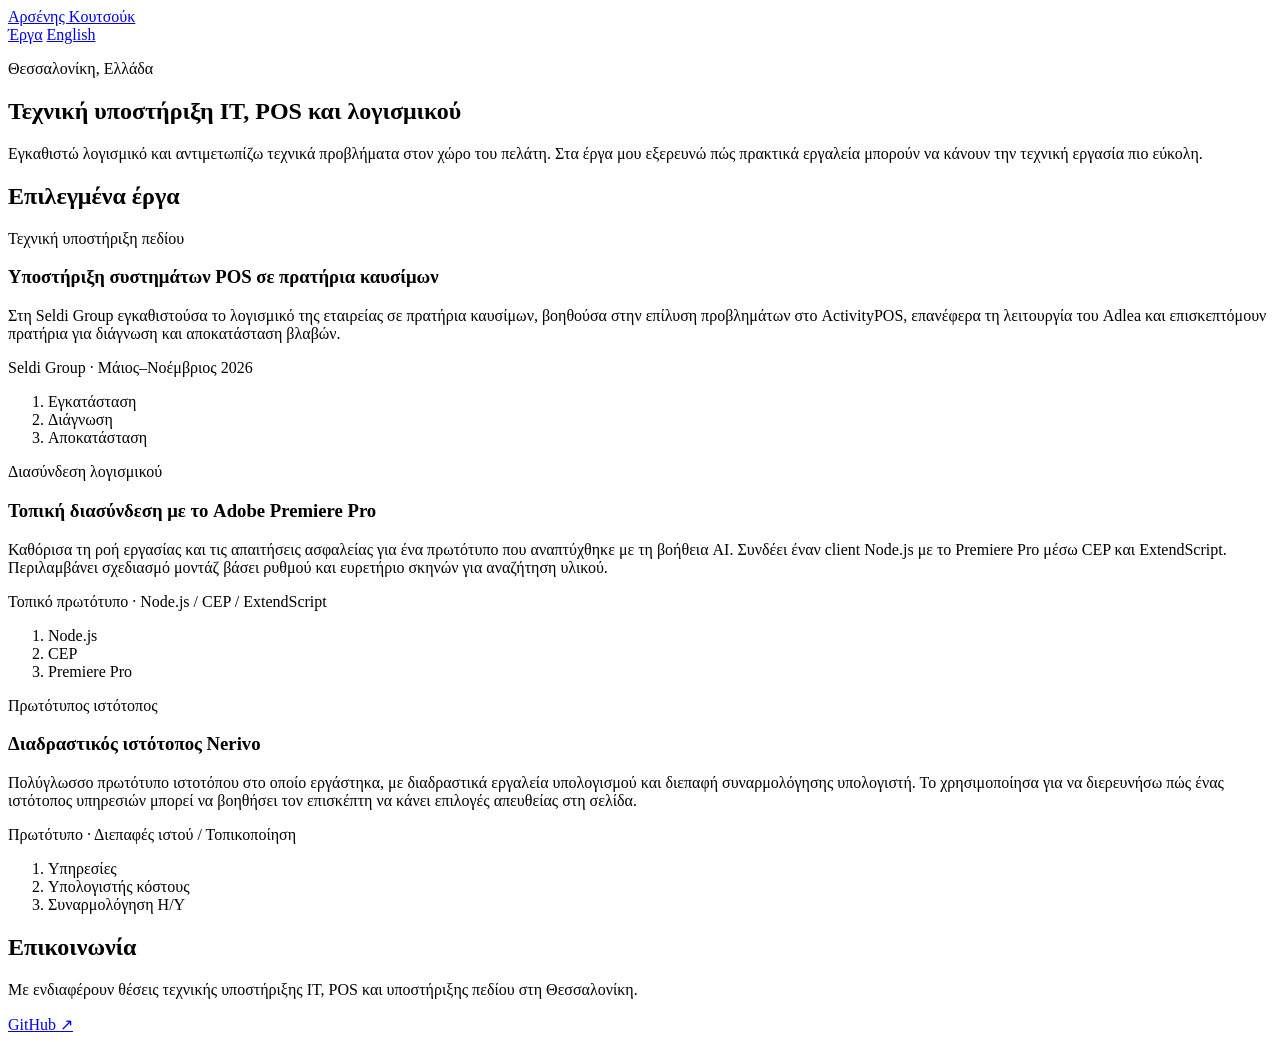
==== el.html @ 2dcf9d02 "Add portfolio el.html" ====
<!doctype html>
<html lang="el">
<head>
  <meta charset="utf-8">
  <meta name="viewport" content="width=device-width, initial-scale=1">
  <meta name="description" content="Εγκαθιστώ λογισμικό και αντιμετωπίζω τεχνικά προβλήματα στον χώρο του πελάτη. Στα έργα μου εξερευνώ πώς πρακτικά εργαλεία μπορούν να κάνουν την τεχνική εργασία πιο εύκολη.">
  <title>Αρσένης Κουτσούκ | Τεχνική υποστήριξη IT, POS και λογισμικού</title>
  <link rel="alternate" hreflang="en" href="index.html">
  <link rel="stylesheet" href="style.css">
</head>
<body>
  <header class="top wrap">
    <a class="brand" href="el.html">Αρσένης Κουτσούκ</a>
    <nav aria-label="Έργα">
      <a href="#projects">Έργα</a>
      <a class="language" href="index.html" lang="en" aria-label="Αλλαγή σε αγγλικά">English</a>
    </nav>
  </header>
  <main class="wrap">
    <section class="intro">
      <p class="location">Θεσσαλονίκη, Ελλάδα</p>
      <h1>Τεχνική υποστήριξη IT, POS και λογισμικού</h1>
      <p class="summary">Εγκαθιστώ λογισμικό και αντιμετωπίζω τεχνικά προβλήματα στον χώρο του πελάτη. Στα έργα μου εξερευνώ πώς πρακτικά εργαλεία μπορούν να κάνουν την τεχνική εργασία πιο εύκολη.</p>
    </section>
    <section id="projects">
      <h2>Επιλεγμένα έργα</h2>
      <article class="case case-0">
        <div class="case-copy">
          <p class="category">Τεχνική υποστήριξη πεδίου</p>
          <h3>Υποστήριξη συστημάτων POS σε πρατήρια καυσίμων</h3>
          <p>Στη Seldi Group εγκαθιστούσα το λογισμικό της εταιρείας σε πρατήρια καυσίμων, βοηθούσα στην επίλυση προβλημάτων στο ActivityPOS, επανέφερα τη λειτουργία του Adlea και επισκεπτόμουν πρατήρια για διάγνωση και αποκατάσταση βλαβών.</p>
          <p class="details">Seldi Group · Μάιος–Νοέμβριος 2026</p>
        </div>
        <ol class="workflow" aria-label="Υποστήριξη συστημάτων POS σε πρατήρια καυσίμων">
          <li>Εγκατάσταση</li>
          <li>Διάγνωση</li>
          <li>Αποκατάσταση</li>
        </ol>
      </article>
      <article class="case case-1">
        <div class="case-copy">
          <p class="category">Διασύνδεση λογισμικού</p>
          <h3>Τοπική διασύνδεση με το Adobe Premiere Pro</h3>
          <p>Καθόρισα τη ροή εργασίας και τις απαιτήσεις ασφαλείας για ένα πρωτότυπο που αναπτύχθηκε με τη βοήθεια AI. Συνδέει έναν client Node.js με το Premiere Pro μέσω CEP και ExtendScript. Περιλαμβάνει σχεδιασμό μοντάζ βάσει ρυθμού και ευρετήριο σκηνών για αναζήτηση υλικού.</p>
          <p class="details">Τοπικό πρωτότυπο · Node.js / CEP / ExtendScript</p>
        </div>
        <ol class="workflow" aria-label="Τοπική διασύνδεση με το Adobe Premiere Pro">
          <li>Node.js</li>
          <li>CEP</li>
          <li>Premiere Pro</li>
        </ol>
      </article>
      <article class="case case-2">
        <div class="case-copy">
          <p class="category">Πρωτότυπος ιστότοπος</p>
          <h3>Διαδραστικός ιστότοπος Nerivo</h3>
          <p>Πολύγλωσσο πρωτότυπο ιστοτόπου στο οποίο εργάστηκα, με διαδραστικά εργαλεία υπολογισμού και διεπαφή συναρμολόγησης υπολογιστή. Το χρησιμοποίησα για να διερευνήσω πώς ένας ιστότοπος υπηρεσιών μπορεί να βοηθήσει τον επισκέπτη να κάνει επιλογές απευθείας στη σελίδα.</p>
          <p class="details">Πρωτότυπο · Διεπαφές ιστού / Τοπικοποίηση</p>
        </div>
        <ol class="workflow" aria-label="Διαδραστικός ιστότοπος Nerivo">
          <li>Υπηρεσίες</li>
          <li>Υπολογιστής κόστους</li>
          <li>Συναρμολόγηση Η/Υ</li>
        </ol>
      </article>
    </section>
    <footer class="contact">
      <div><h2>Επικοινωνία</h2><p>Με ενδιαφέρουν θέσεις τεχνικής υποστήριξης IT, POS και υποστήριξης πεδίου στη Θεσσαλονίκη.</p></div>
      <a class="button" href="https://github.com/knutqp">GitHub ↗</a>
    </footer>
  </main>
</body>
</html>
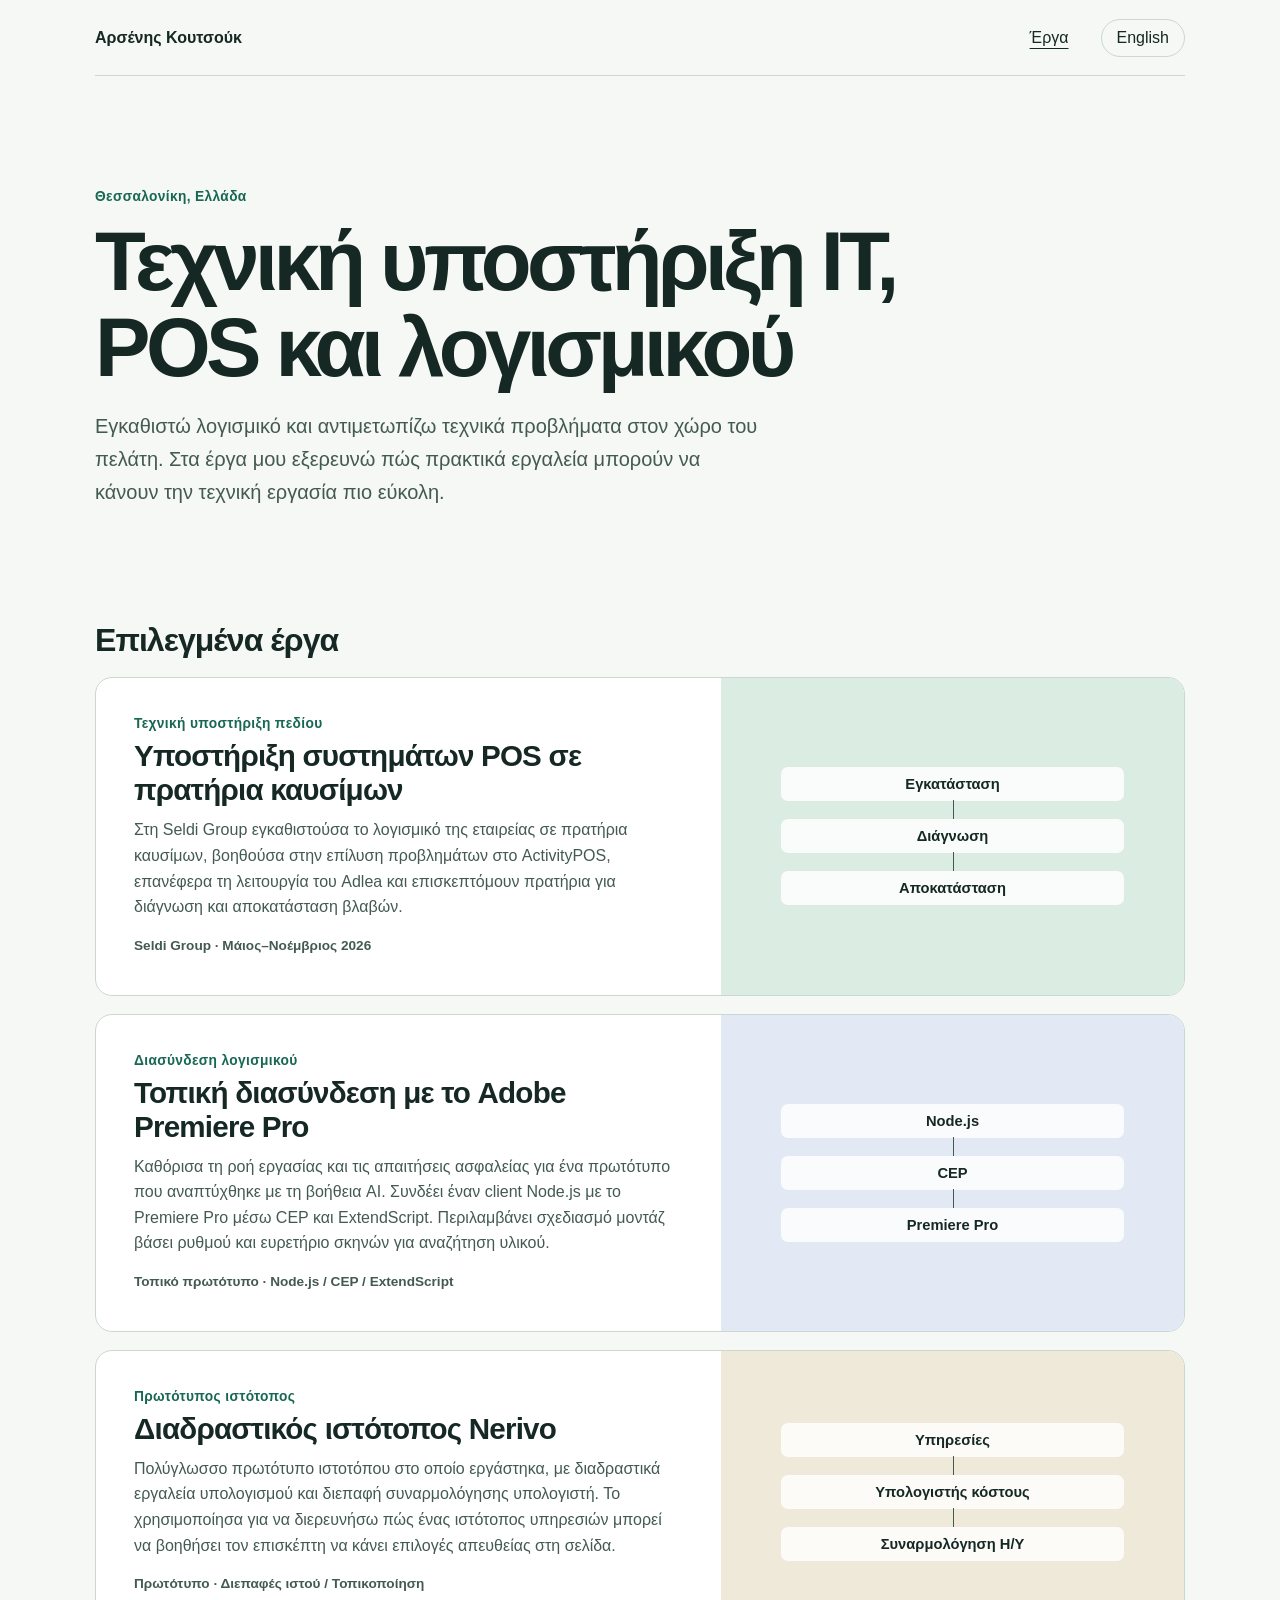
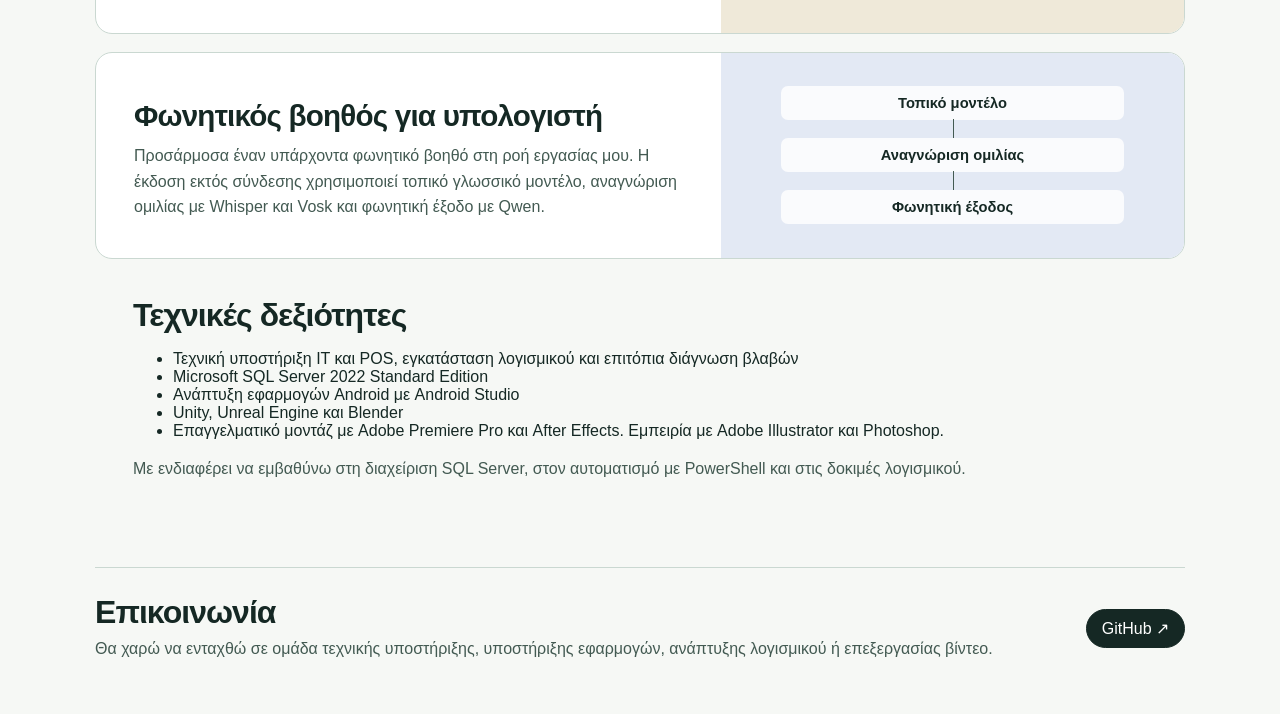
==== commit 8599b9a6: "Expand technical skills and project experience" ====
--- a/el.html
+++ b/el.html
@@ -63,9 +63,31 @@
           <li>Συναρμολόγηση Η/Υ</li>
         </ol>
       </article>
+      <article class="case case-1">
+        <div class="case-copy">
+          <h3>Φωνητικός βοηθός για υπολογιστή</h3>
+          <p>Προσάρμοσα έναν υπάρχοντα φωνητικό βοηθό στη ροή εργασίας μου. Η έκδοση εκτός σύνδεσης χρησιμοποιεί τοπικό γλωσσικό μοντέλο, αναγνώριση ομιλίας με Whisper και Vosk και φωνητική έξοδο με Qwen.</p>
+        </div>
+        <ol class="workflow" aria-label="Φωνητικός βοηθός για υπολογιστή">
+          <li>Τοπικό μοντέλο</li>
+          <li>Αναγνώριση ομιλίας</li>
+          <li>Φωνητική έξοδος</li>
+        </ol>
+      </article>
+    </section>
+    <section id="skills" class="case-copy">
+      <h2>Τεχνικές δεξιότητες</h2>
+      <ul>
+        <li>Τεχνική υποστήριξη IT και POS, εγκατάσταση λογισμικού και επιτόπια διάγνωση βλαβών</li>
+        <li>Microsoft SQL Server 2022 Standard Edition</li>
+        <li>Ανάπτυξη εφαρμογών Android με Android Studio</li>
+        <li>Unity, Unreal Engine και Blender</li>
+        <li>Επαγγελματικό μοντάζ με Adobe Premiere Pro και After Effects. Εμπειρία με Adobe Illustrator και Photoshop.</li>
+      </ul>
+      <p>Με ενδιαφέρει να εμβαθύνω στη διαχείριση SQL Server, στον αυτοματισμό με PowerShell και στις δοκιμές λογισμικού.</p>
     </section>
     <footer class="contact">
-      <div><h2>Επικοινωνία</h2><p>Με ενδιαφέρουν θέσεις τεχνικής υποστήριξης IT, POS και υποστήριξης πεδίου στη Θεσσαλονίκη.</p></div>
+      <div><h2>Επικοινωνία</h2><p>Θα χαρώ να ενταχθώ σε ομάδα τεχνικής υποστήριξης, υποστήριξης εφαρμογών, ανάπτυξης λογισμικού ή επεξεργασίας βίντεο.</p></div>
       <a class="button" href="https://github.com/knutqp">GitHub ↗</a>
     </footer>
   </main>
--- a/style.css
+++ b/style.css
@@ -0,0 +1,49 @@
+:root {
+  color-scheme: light;
+  --paper: #f6f8f5;
+  --ink: #152824;
+  --quiet: #435a52;
+  --accent: #176752;
+  --line: #cad8d1;
+  font-family: "Inter", "Segoe UI", sans-serif;
+}
+* { box-sizing: border-box; }
+body { margin: 0; color: var(--ink); background: var(--paper); }
+.wrap { width: min(1090px, calc(100% - 48px)); margin-inline: auto; }
+a { color: inherit; text-underline-offset: 5px; }
+a:focus-visible { outline: 3px solid var(--accent); outline-offset: 5px; }
+.top, nav, .contact { display: flex; align-items: center; }
+.top { min-height: 76px; justify-content: space-between; gap: 18px; border-bottom: 1px solid var(--line); }
+.brand { font-weight: 750; text-decoration: none; }
+nav { gap: clamp(12px, 3vw, 32px); }
+.language, .button { border: 1px solid var(--line); border-radius: 999px; padding: 9px 15px; text-decoration: none; white-space: nowrap; }
+.language:hover, .button:hover { border-color: var(--accent); }
+.intro { padding-block: clamp(55px, 9vw, 113px); }
+.location, .category { color: var(--accent); font-size: .86rem; font-weight: 750; letter-spacing: .025em; }
+h1, h2, h3, p { margin: 0; }
+h1 { max-width: 18ch; margin-block: 15px 20px; font-size: clamp(2.5rem, 7vw, 5.2rem); line-height: 1.03; letter-spacing: -.055em; }
+.summary { max-width: 60ch; color: var(--quiet); font-size: clamp(1.03rem, 2vw, 1.25rem); line-height: 1.65; }
+h2 { font-size: clamp(1.35rem, 3vw, 2rem); letter-spacing: -.03em; }
+.case { display: grid; grid-template-columns: minmax(0, 1.35fr) minmax(0, 1fr); margin-top: 18px; overflow: hidden; border: 1px solid var(--line); border-radius: 17px; background: white; }
+.case-copy { padding: clamp(20px, 4vw, 38px); }
+h3 { margin-block: 8px 10px; font-size: clamp(1.3rem, 3vw, 1.85rem); line-height: 1.15; letter-spacing: -.027em; }
+.case-copy p:not(.category), .contact p { color: var(--quiet); line-height: 1.6; }
+.case-copy .details { margin-top: 15px; font-size: .85rem; font-weight: 650; }
+.workflow { display: grid; align-content: center; justify-items: stretch; gap: 18px; margin: 0; padding: 26px clamp(20px, 5vw, 60px); list-style: none; background: #dbece3; }
+.case-1 .workflow { background: #e3e9f4; }
+.case-2 .workflow { background: #efe9d9; }
+.workflow li { position: relative; padding: 9px 12px; border-radius: 7px; background: rgba(255, 255, 255, .83); font-size: .92rem; font-weight: 650; text-align: center; }
+.workflow li + li::before { position: absolute; top: -19px; left: 50%; width: 1px; height: 19px; background: var(--quiet); content: ""; }
+.contact { justify-content: space-between; gap: 20px; margin-top: 48px; padding-block: 26px 52px; border-top: 1px solid var(--line); }
+.contact p { margin-top: 5px; }
+.button { border-color: var(--ink); background: var(--ink); color: white; }
+@media (max-width: 680px) {
+  .case { grid-template-columns: 1fr; }
+  .workflow { padding-block: 19px; }
+  .contact { align-items: flex-start; flex-direction: column; }
+}
+@media (max-width: 390px) {
+  .wrap { width: calc(100% - 32px); }
+  nav { gap: 10px; }
+  .language { padding-inline: 9px; }
+}
